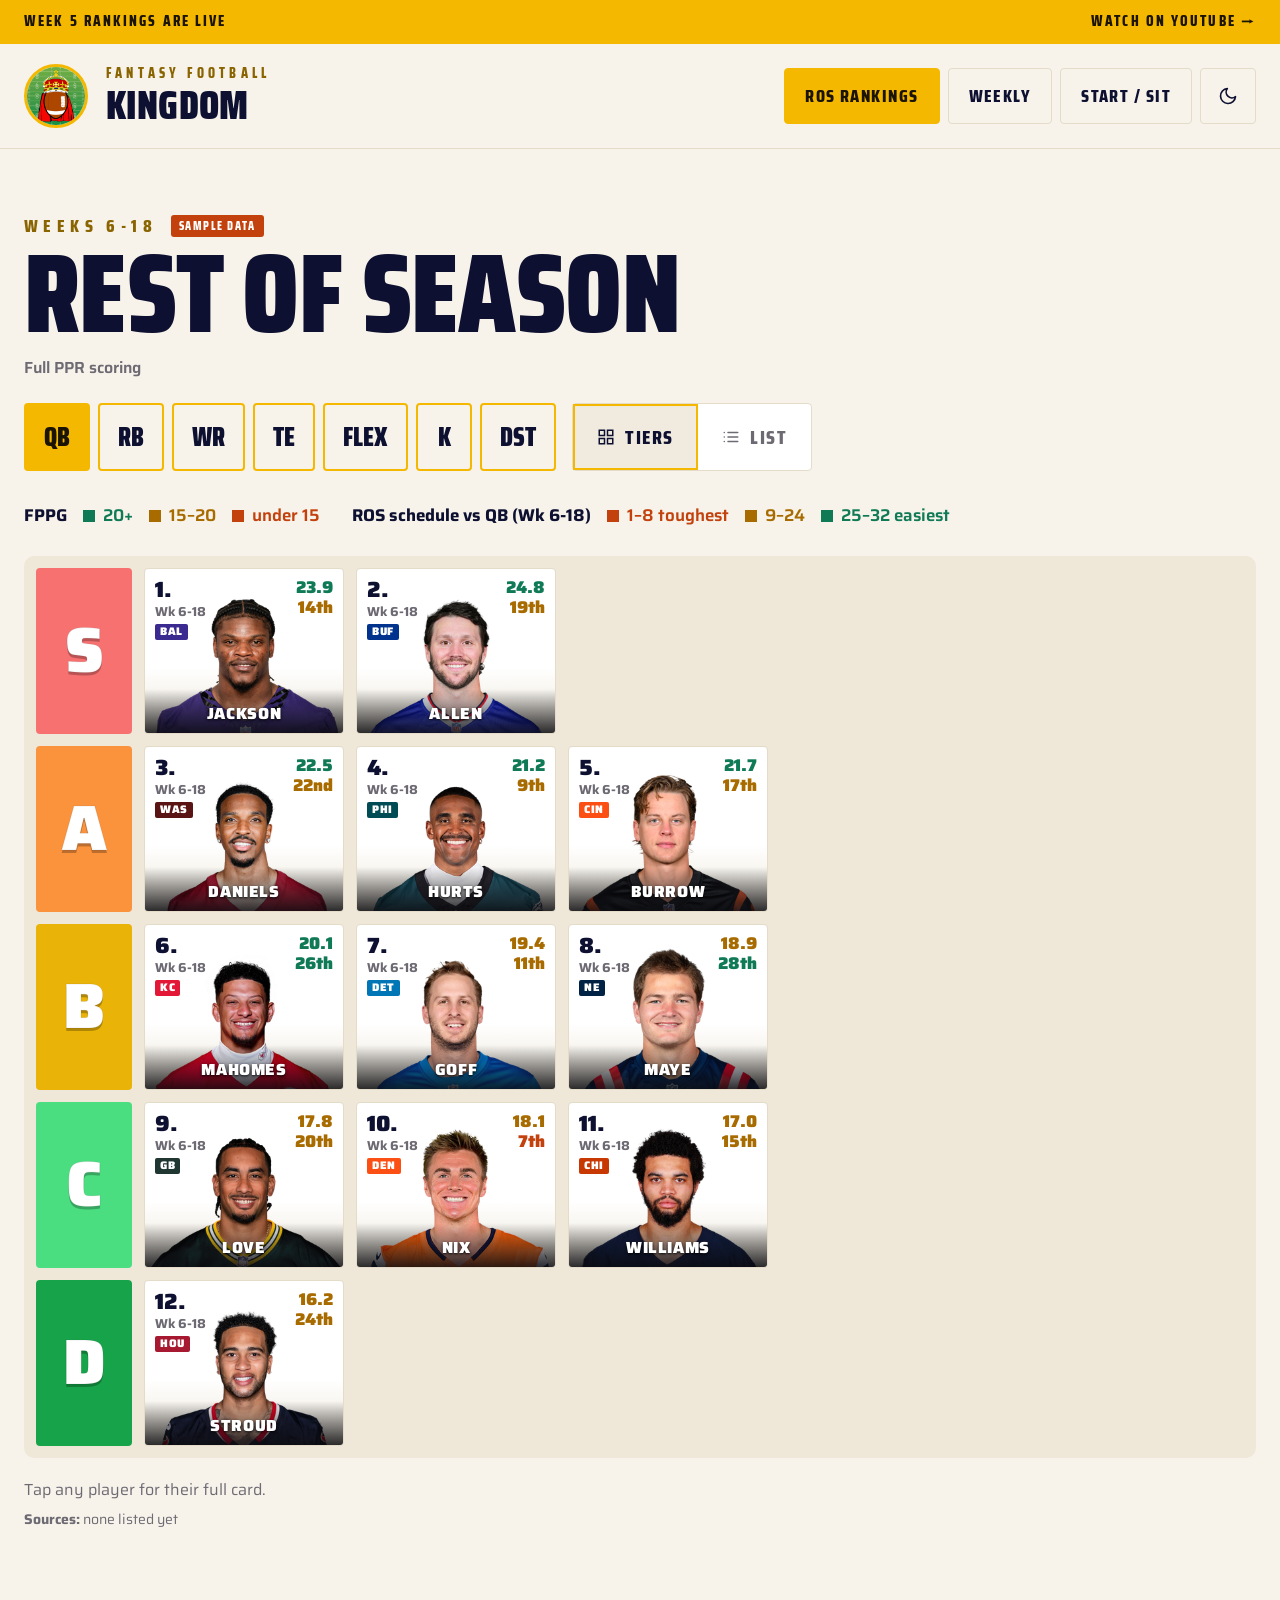
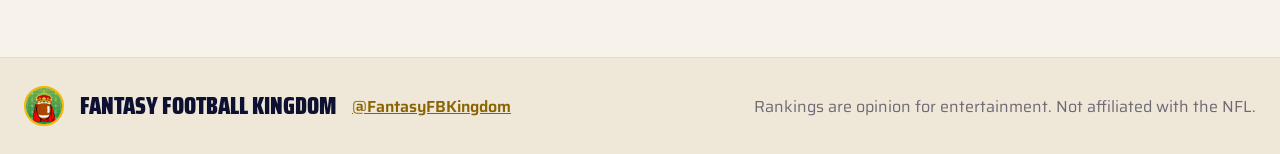
==== docs/index.html @ 1cd12912 "intial commit" ====
<!doctype html>
<html lang="en">
<head>
  <meta charset="utf-8">
  <meta name="viewport" content="width=device-width, initial-scale=1">
  <title>Rest of Season Rankings · Fantasy Football Kingdom</title>
  <meta name="description" content="Rest-of-season fantasy football rankings by position, in tiers, from Fantasy Football Kingdom.">
  <link rel="icon" href="assets/youtube_pfp.png" type="image/png">
  <script>try { var t = localStorage.getItem('ffk-theme'); if (t) document.documentElement.setAttribute('data-theme', t); } catch (e) {}</script>
  <link rel="preconnect" href="https://fonts.googleapis.com">
  <link rel="preconnect" href="https://fonts.gstatic.com" crossorigin>
  <link href="https://fonts.googleapis.com/css2?family=Saira:wght@400;500;600;700;800;900&family=Saira+Condensed:wght@600;700;800;900&display=swap" rel="stylesheet">
  <link rel="stylesheet" href="css/styles.css">
</head>
<body data-page="ros">
  <div id="site-header"></div>
  <main id="main" class="container"></main>
  <div id="site-footer"></div>
  <script src="js/common.js"></script>
  <script src="js/player-card.js"></script>
  <script src="js/rankings.js"></script>
</body>
</html>
---- docs/css/styles.css ----
/* =========================================================
   Fantasy Football Kingdom — styles
   Colors are tokens on :root. Light theme overrides below.
   ========================================================= */

:root {
  --bg: #1f2024;
  --bg-soft: #26272c;
  --surface: #2b2c32;
  --surface-2: #33343b;
  --surface-3: #3b3c44;
  --border: #3c3d45;
  --text: #f6f1e4;
  --text-strong: #ffffff;
  --muted: #a0a1ad;
  --gold: #f5b800;
  --gold-ink: #1b1400;
  --gold-text: #f5b800;
  --good: #34d399;
  --mid: #f5b800;
  --bad: #f87171;
  --blue: #60a5fa;
  --start: #22c55e;
  --sit: #f59e0b;
  --tier-s: #f87171;
  --tier-a: #fb923c;
  --tier-b: #eab308;
  --tier-c: #4ade80;
  --tier-d: #16a34a;
  --shadow: 0 10px 30px rgba(0, 0, 0, .35);
  --board-bg: #18191d;
  --card-ink: #14161c;

  --font-display: "Saira Condensed", "Arial Narrow", sans-serif;
  --font-body: "Saira", system-ui, -apple-system, "Segoe UI", sans-serif;
  --radius: 10px;
  --gutter: 24px;
  color-scheme: dark;
}

/* Light theme: used when the visitor's system is light (and they haven't picked dark) or they chose light. */
@media (prefers-color-scheme: light) {
  :root:not([data-theme="dark"]) {
    --bg: #f7f3ea;
    --bg-soft: #efe8d9;
    --surface: #ffffff;
    --surface-2: #f1ebdf;
    --surface-3: #e7dfcf;
    --border: #e4dbc9;
    --text: #141833;
    --text-strong: #0d1030;
    --muted: #6d6a73;
    --good: #0f7a55;
    --mid: #a86b00;
    --bad: #c2410c;
    --blue: #2563eb;
    --gold-text: #8a6400;
    --shadow: 0 10px 30px rgba(60, 40, 0, .12);
    --board-bg: #ece5d6;
    color-scheme: light;
  }
}
:root[data-theme="light"] {
  --bg: #f7f3ea;
  --bg-soft: #efe8d9;
  --surface: #ffffff;
  --surface-2: #f1ebdf;
  --surface-3: #e7dfcf;
  --border: #e4dbc9;
  --text: #141833;
  --text-strong: #0d1030;
  --muted: #6d6a73;
  --good: #0f7a55;
  --mid: #a86b00;
  --bad: #c2410c;
  --blue: #2563eb;
  --gold-text: #8a6400;
  --shadow: 0 10px 30px rgba(60, 40, 0, .12);
  --board-bg: #ece5d6;
  color-scheme: light;
}
:root[data-theme="dark"] { color-scheme: dark; }

/* ---------- Base ---------- */
*, *::before, *::after { box-sizing: border-box; }
html { -webkit-text-size-adjust: 100%; }
body {
  margin: 0;
  background: var(--bg);
  color: var(--text);
  font-family: var(--font-body);
  font-size: 16px;
  line-height: 1.45;
  min-height: 100vh;
  display: flex;
  flex-direction: column;
}
main { flex: 1; width: 100%; }
a { color: inherit; }
button { font: inherit; color: inherit; cursor: pointer; }
img { max-width: 100%; }
.muted { color: var(--muted); }
.container { width: 100%; max-width: 1440px; margin: 0 auto; padding: 0 var(--gutter); }
/* Start / Sit gets extra room for the side-by-side matchup board. */
body[data-page="startsit"] .container { max-width: 1800px; }
:focus-visible { outline: 3px solid var(--gold); outline-offset: 2px; }

/* Value colors */
.c-good { color: var(--good); }
.c-mid { color: var(--mid); }
.c-bad { color: var(--bad); }
.c-blue { color: var(--blue); }

/* ---------- Banner + header ---------- */
.banner { background: var(--gold); color: var(--gold-ink); }
.banner-inner {
  display: flex; justify-content: space-between; align-items: center; gap: 16px;
  min-height: 44px; font-family: var(--font-display); font-weight: 800;
  text-transform: uppercase; letter-spacing: .14em; font-size: 15px;
}
.banner a { text-decoration: none; white-space: nowrap; }
.banner a:hover { text-decoration: underline; }

.site-header { border-bottom: 1px solid var(--border); background: var(--bg); }
.header-inner { display: flex; align-items: center; justify-content: space-between; gap: 16px; min-height: 104px; flex-wrap: wrap; padding-top: 12px; padding-bottom: 12px; }
.brand { display: flex; align-items: center; gap: 18px; text-decoration: none; }
.brand-logo { width: 64px; height: 64px; border-radius: 50%; flex: none; object-fit: cover; border: 3px solid var(--gold); }
.brand-text { display: flex; flex-direction: column; line-height: 1; }
.brand-kicker { font-family: var(--font-display); font-weight: 800; color: var(--gold-text); letter-spacing: .3em; text-transform: uppercase; font-size: 14px; }
.brand-name { font-family: var(--font-display); font-weight: 900; font-size: 40px; text-transform: uppercase; color: var(--text-strong); letter-spacing: .01em; margin-top: 6px; }

.main-nav { display: flex; gap: 8px; align-items: center; flex-wrap: wrap; }
.nav-btn {
  display: inline-flex; align-items: center; justify-content: center;
  min-height: 56px; padding: 0 20px; border: 1px solid var(--border); border-radius: 4px;
  background: var(--bg); text-decoration: none; font-family: var(--font-display); font-weight: 800;
  font-size: 18px; letter-spacing: .08em; text-transform: uppercase; color: var(--text-strong);
}
.nav-btn:hover { border-color: var(--gold); }
.nav-btn.is-active { background: var(--gold); border-color: var(--gold); color: var(--gold-ink); }
.icon-btn { padding: 0; width: 56px; }

/* ---------- Hero ---------- */
.hero {
  display: flex; align-items: flex-end; justify-content: space-between; gap: 24px 40px;
  flex-wrap: wrap; padding-top: 64px; padding-bottom: 24px;
}
.eyebrow {
  margin: 0 0 4px; color: var(--gold-text); font-family: var(--font-display); font-weight: 800;
  letter-spacing: .3em; text-transform: uppercase; font-size: 18px; display: flex; align-items: center; gap: 14px; flex-wrap: wrap;
}
.display {
  margin: 0; font-family: var(--font-display); font-weight: 900; text-transform: uppercase;
  font-size: clamp(56px, 9vw, 112px); line-height: .9; color: var(--text-strong); letter-spacing: -.005em;
}
.sample-badge {
  display: inline-block; background: var(--bad); color: #fff; border-radius: 3px; padding: 2px 8px;
  font-size: 12px; letter-spacing: .12em;
}
.hero-controls { display: flex; gap: 16px; flex-wrap: wrap; align-items: center; max-width: 100%; }

.pos-tabs { display: flex; gap: 8px; overflow-x: auto; max-width: 100%; scrollbar-width: none; }
.pos-tabs::-webkit-scrollbar { display: none; }
.pos-tab {
  min-width: 56px; min-height: 68px; padding: 0 18px; border: 2px solid var(--gold); border-radius: 4px;
  background: transparent; font-family: var(--font-display); font-weight: 900; font-size: 26px;
  color: var(--text-strong); flex: none;
}
.pos-tab:hover { background: color-mix(in srgb, var(--gold) 15%, transparent); }
.pos-tab.is-active { background: var(--gold); color: var(--gold-ink); }

.view-toggle { display: flex; border: 1px solid var(--border); border-radius: 4px; background: var(--surface); }
.view-toggle button {
  display: inline-flex; align-items: center; gap: 10px; min-height: 66px; padding: 0 22px;
  background: transparent; border: 2px solid transparent; font-family: var(--font-display); font-weight: 800;
  font-size: 20px; letter-spacing: .08em; text-transform: uppercase; color: var(--muted);
}
.view-toggle button.is-active { color: var(--text-strong); border-color: var(--gold); background: var(--surface-2); }

/* ---------- Legend ---------- */
.legend { display: flex; flex-wrap: wrap; gap: 8px 32px; padding: 8px 0 28px; font-weight: 600; font-size: 17px; }
.legend-group { display: inline-flex; flex-wrap: wrap; gap: 6px 16px; align-items: center; }
.legend b { color: var(--text-strong); }
.sw::before { content: ""; display: inline-block; width: 12px; height: 12px; background: currentColor; margin-right: 8px; vertical-align: -1px; }

/* ---------- Tier board ---------- */
.tier-board { background: var(--bg-soft); border-radius: var(--radius); padding: 12px; display: grid; gap: 12px; }
.tier-row { display: grid; grid-template-columns: 96px 1fr; gap: 12px; }
.tier-label {
  display: flex; align-items: center; justify-content: center; border-radius: 4px; min-height: 166px;
  font-family: "Arial Black", var(--font-body); font-weight: 900; font-size: 64px; color: #fff;
  text-shadow: 0 3px 0 rgba(0, 0, 0, .25); -webkit-text-stroke: 1px rgba(0,0,0,.08);
}
.tier-S { background: var(--tier-s); }
.tier-A { background: var(--tier-a); }
.tier-B { background: var(--tier-b); }
.tier-C { background: var(--tier-c); }
.tier-D { background: var(--tier-d); }
.tier-cards { display: flex; flex-wrap: wrap; gap: 12px; align-content: flex-start; }

.tcard {
  position: relative; width: 200px; height: 166px; border: 1px solid var(--border); border-radius: 4px;
  background: linear-gradient(180deg, var(--surface) 0%, var(--surface) 60%, var(--board-bg) 100%);
  padding: 10px; text-align: left; overflow: hidden; display: block;
  transition: transform .12s ease, border-color .12s ease;
}
.tcard:hover { transform: translateY(-2px); border-color: var(--gold); }
.tcard-left { position: absolute; top: 10px; left: 10px; display: flex; flex-direction: column; gap: 2px; z-index: 2; align-items: flex-start; }
.tcard-rank { font-family: "Arial Black", var(--font-body); font-weight: 900; font-size: 22px; line-height: 1; color: var(--text-strong); }
.tcard-sub { font-size: 13px; font-weight: 700; color: var(--muted); }
.tcard-stats {
  position: absolute; top: 8px; right: 10px; z-index: 2; display: flex; flex-direction: column; align-items: flex-end;
  font-family: "Arial Black", var(--font-body); font-weight: 900; font-size: 17px; line-height: 1.2;
}
.tcard-name {
  position: absolute; left: 0; right: 0; bottom: 8px; text-align: center; z-index: 3;
  font-family: "Arial Black", var(--font-body); font-weight: 900; font-size: 16px; letter-spacing: .04em;
  text-transform: uppercase; color: var(--text-strong);
  text-shadow: 0 1px 4px var(--surface);
  white-space: nowrap; overflow: hidden; text-overflow: ellipsis; padding: 0 8px;
}
.team-chip {
  display: inline-block; background: var(--team); color: var(--on-team); border-radius: 2px;
  font-size: 11px; font-weight: 900; letter-spacing: .06em; padding: 1px 5px; line-height: 1.3;
}

/* Silhouette (head + shoulders) */
.sil { position: absolute; left: 50%; bottom: 0; transform: translateX(-50%); width: 124px; height: 120px; z-index: 1; }
/* Defenses: team circle (same as list view), enlarged and centered. */
.tcard-badge { position: absolute; left: 50%; top: 58%; transform: translate(-50%, -50%); z-index: 1; }
.tcard-badge .avatar { width: 76px; height: 76px; font-size: 22px; }
.sil-body {
  position: absolute; left: 0; right: 0; bottom: 0; height: 58px; border-radius: 70px 70px 0 0;
  background: linear-gradient(180deg, var(--team) 0%, color-mix(in srgb, var(--team) 50%, var(--surface)) 55%, var(--surface) 100%);
}
.sil-head {
  position: absolute; left: 50%; top: 4px; transform: translateX(-50%); width: 60px; height: 70px;
  border-radius: 30px; background: var(--surface-3); display: flex; align-items: center; justify-content: center;
  font-weight: 900; font-size: 18px; color: var(--muted);
}
.sil-photo {
  position: absolute; inset: 0; width: 100%; height: 100%; object-fit: contain; object-position: bottom;
}
/* When a headshot exists: drop the placeholder head, enlarge the photo, fade the bottom so the name stays readable. */
.sil:has(.sil-photo) { width: 100%; height: 148px; }
.sil:has(.sil-photo) .sil-head,
.sil:has(.sil-photo) .sil-body { display: none; }
.tcard:has(.sil-photo)::after {
  content: ""; position: absolute; left: 0; right: 0; bottom: 0; height: 44px; z-index: 2;
  background: linear-gradient(180deg, transparent, rgba(10, 10, 14, .85));
}
.tcard:has(.sil-photo) .tcard-name { color: #fff; text-shadow: 0 1px 3px #000; }
/* Hide initials behind any loaded headshot (transparent photos would show them). */
.avatar:has(.avatar-photo) { background: transparent; }
.avatar:has(.avatar-photo) > span,
.ss-art:has(.ss-art-photo) > span,
.pc-photo:has(.pc-photo-img) > span { visibility: hidden; }

/* ---------- List view ---------- */
.list-wrap { border: 1px solid var(--border); border-radius: var(--radius); overflow: hidden; background: var(--surface); }
.rank-table { width: 100%; border-collapse: collapse; }
.rank-table th {
  text-align: left; font-family: var(--font-display); font-weight: 800; text-transform: uppercase; letter-spacing: .1em;
  font-size: 15px; color: var(--muted); padding: 18px 20px; background: var(--surface);
}
.rank-table td { padding: 12px 20px; border-top: 1px solid var(--border); }
.rank-table .num { text-align: right; font-family: var(--font-display); font-weight: 900; font-size: 24px; white-space: nowrap; text-transform: uppercase; }
.rank-table th.num { font-size: 15px; }
.rank-col { width: 64px; font-family: var(--font-display); font-weight: 900; font-size: 26px; color: var(--gold-text); }
.rank-table tbody tr[data-id] { cursor: pointer; background: var(--surface); }
.rank-table tbody tr[data-id]:hover { background: var(--surface-2); }
.tier-head td { background: var(--surface-2); padding: 14px 20px; }
.tier-pill {
  display: inline-flex; align-items: center; justify-content: center; width: 38px; height: 38px; border-radius: 3px;
  font-family: var(--font-display); font-weight: 900; font-size: 22px; color: #fff; vertical-align: middle;
}
.tier-name { font-family: var(--font-display); font-weight: 900; font-size: 24px; text-transform: uppercase; margin: 0 10px 0 12px; color: var(--text-strong); vertical-align: middle; }
.tier-count { color: var(--muted); font-weight: 600; vertical-align: middle; }
.player-cell { display: flex; align-items: center; gap: 18px; }
.player-name { display: block; font-weight: 800; font-size: 20px; color: var(--text-strong); line-height: 1.15; }
.player-sub { display: block; font-weight: 700; color: var(--muted); font-size: 16px; }

.avatar {
  position: relative; flex: none; width: 52px; height: 52px; border-radius: 50%; overflow: hidden;
  background: var(--team); color: var(--on-team); display: inline-flex; align-items: center; justify-content: center;
  font-weight: 900; font-size: 15px;
}
.avatar-photo {
  position: absolute; inset: 0; width: 100%; height: 100%; object-fit: cover; object-position: center bottom;
  transform: scale(1.12); transform-origin: 50% 100%;
}

.hint { color: var(--muted); padding: 20px 0 8px; margin: 0; }
.page-meta { margin: 12px 0 0; color: var(--muted); font-weight: 600; }
.sources { color: var(--muted); font-size: 14px; margin: 0; padding: 0 0 48px; }
.sources a { color: var(--gold-text); }
.empty-box, .error-box {
  border: 1px dashed var(--border); border-radius: var(--radius); padding: 48px 24px; text-align: center;
  color: var(--muted); background: var(--surface); font-weight: 600;
}
.error-box { margin: 48px 0; border-color: var(--bad); }
.error-box h2 { color: var(--text-strong); margin-top: 0; }

/* ---------- Footer ---------- */
.site-footer { border-top: 1px solid var(--border); background: var(--bg-soft); margin-top: 80px; }
.footer-inner { display: flex; align-items: center; justify-content: space-between; gap: 16px; flex-wrap: wrap; padding-top: 28px; padding-bottom: 28px; }
.footer-brand { display: flex; align-items: center; gap: 16px; flex-wrap: wrap; }
.footer-brand img { border-radius: 50%; object-fit: cover; border: 2px solid var(--gold); }
.footer-name { font-family: var(--font-display); font-weight: 900; font-size: 24px; text-transform: uppercase; color: var(--text-strong); }
.footer-brand a { color: var(--gold-text); font-weight: 600; }
.footer-note { margin: 0; color: var(--muted); }

/* ---------- Player card pop-up ---------- */
.pc-dialog {
  border: 0; padding: 0; background: transparent; color: var(--text);
  width: min(1460px, calc(100vw - 32px)); max-width: none; max-height: calc(100vh - 32px);
}
.pc-dialog::backdrop { background: rgba(8, 8, 12, .72); backdrop-filter: blur(2px); }
.pc { background: var(--bg); border-radius: 14px; overflow: hidden; box-shadow: var(--shadow); }
.pc-head {
  position: relative; display: flex; gap: 24px 36px; align-items: center; flex-wrap: wrap;
  padding: 28px 32px; color: #fff; border-bottom: 3px solid var(--gold);
  background: linear-gradient(120deg, color-mix(in srgb, var(--team) 85%, #000) 0%, color-mix(in srgb, var(--team) 45%, #12131a) 100%);
}
.pc-photo {
  position: relative; width: 140px; height: 140px; flex: none; border-radius: 4px; overflow: hidden;
  display: flex; align-items: center; justify-content: center; font-family: var(--font-display); font-weight: 900; font-size: 56px;
  color: rgba(255,255,255,.6);
  background: repeating-linear-gradient(135deg, rgba(255,255,255,.08) 0 10px, rgba(255,255,255,.02) 10px 20px), rgba(0,0,0,.25);
}
.pc-photo-img { position: absolute; inset: 0; width: 100%; height: 100%; object-fit: cover; }
.pc-id { flex: 1 1 280px; min-width: 0; }
.pc-first { font-family: var(--font-display); font-weight: 800; font-size: 28px; text-transform: uppercase; line-height: 1; }
.pc-last { margin: 0; font-family: var(--font-display); font-weight: 900; font-size: clamp(48px, 7vw, 84px); text-transform: uppercase; line-height: .95; }
.pc-bio { margin-top: 10px; color: var(--gold); font-family: var(--font-display); font-weight: 800; font-size: 19px; text-transform: uppercase; letter-spacing: .03em; }
.pc-bio .sep { opacity: .7; margin: 0 4px; }
.pc-head-right { display: flex; flex-direction: column; align-items: flex-end; gap: 16px; margin-left: auto; }
.pc-chips { display: flex; gap: 10px; align-items: center; flex-wrap: wrap; justify-content: flex-end; }
.chip {
  display: inline-flex; align-items: center; gap: 8px; min-height: 40px; padding: 0 14px; border-radius: 4px;
  font-family: var(--font-display); font-weight: 900; font-size: 18px; text-transform: uppercase; color: #fff;
}
.chip-outline { border: 2px solid var(--gold); color: #fff; background: rgba(0,0,0,.25); }
.chip-status { background: rgba(255,255,255,.14); }
.chip-status i { width: 8px; height: 8px; border-radius: 50%; background: #c9c9d1; }
.chip-status.ok i { background: #34d399; }
.chip-status.warn i { background: #f5b800; }
.chip-status.bad i { background: #f87171; }
.pc-close {
  width: 44px; height: 44px; border-radius: 50%; border: 0; background: rgba(0,0,0,.45); color: #fff; font-size: 18px;
}
.pc-close:hover { background: rgba(0,0,0,.7); }
.pc-head-boxes { display: flex; gap: 20px; align-items: stretch; flex-wrap: wrap; justify-content: flex-end; }
.pc-panic { background: rgba(0,0,0,.3); border: 1px solid rgba(255,255,255,.12); border-radius: 8px; padding: 14px 18px; min-width: 210px; }
.pc-panic-top { display: flex; justify-content: space-between; align-items: baseline; font-family: var(--font-display); font-weight: 800; text-transform: uppercase; letter-spacing: .04em; }
.pc-panic-top b { font-size: 28px; }
.pc-panic-top small { font-size: 14px; }
.pc-panic-bar { display: flex; gap: 4px; margin: 8px 0; }
.pc-panic-bar i { flex: 1; height: 10px; border-radius: 2px; background: rgba(255,255,255,.18); }
.pc-panic.lvl-good b, .pc-panic.lvl-good .pc-panic-label { color: #34d399; }
.pc-panic.lvl-mid b, .pc-panic.lvl-mid .pc-panic-label { color: #f5b800; }
.pc-panic.lvl-bad b, .pc-panic.lvl-bad .pc-panic-label { color: #f87171; }
.pc-panic.lvl-good .pc-panic-bar i.on { background: #34d399; }
.pc-panic.lvl-mid .pc-panic-bar i.on { background: #f5b800; }
.pc-panic.lvl-bad .pc-panic-bar i.on { background: #f87171; }
.pc-panic-label { font-family: var(--font-display); font-weight: 800; text-transform: uppercase; letter-spacing: .04em; }
.pc-ppg { display: flex; gap: 24px; align-items: center; background: #15161b; border-radius: 10px; padding: 16px 24px; }
.pc-ppg-num { font-family: var(--font-display); font-weight: 900; font-size: 64px; line-height: .9; }
.pc-ppg .c-good { color: #34d399; } .pc-ppg .c-mid { color: #f5b800; } .pc-ppg .c-bad { color: #f87171; }
.pc-ppg-label { font-family: var(--font-display); font-weight: 800; text-transform: uppercase; color: #c9c9d1; letter-spacing: .04em; }
.pc-ppg-cmp { border-left: 1px solid rgba(255,255,255,.2); padding-left: 24px; display: flex; flex-direction: column; }
.pc-ppg-cmp-label { font-family: var(--font-display); font-weight: 800; text-transform: uppercase; color: #c9c9d1; }
.pc-ppg-diff { font-family: var(--font-display); font-weight: 900; font-size: 36px; line-height: 1.05; }
.pc-ppg-last { font-weight: 600; color: #fff; }

.pc-body {
  display: grid; grid-template-columns: minmax(0, 1.65fr) minmax(0, 1fr); gap: 28px; padding: 32px;
  background: var(--bg);
}
.pc-empty { grid-column: 1 / -1; color: var(--muted); text-align: center; padding: 32px; margin: 0; font-weight: 600; }
.pc-main, .pc-side { display: flex; flex-direction: column; gap: 28px; min-width: 0; }
.pc-tiles { display: grid; grid-template-columns: repeat(auto-fill, minmax(150px, 1fr)); gap: 16px; }
.pc-tile, .pc-panel, .pc-log-wrap { background: var(--surface); border: 1px solid var(--border); border-radius: 10px; }
.pc-tile { padding: 18px; }
.pc-tile-label { font-family: var(--font-display); font-weight: 800; text-transform: uppercase; color: var(--muted); letter-spacing: .04em; }
.pc-tile-value { font-family: var(--font-display); font-weight: 900; font-size: 40px; color: var(--text-strong); line-height: 1.15; }
.pc-tile-note { color: var(--muted); margin-top: 6px; font-size: 15px; }
.meter { height: 6px; border-radius: 3px; background: var(--surface-3); overflow: hidden; margin-top: 6px; }
.meter i { display: block; height: 100%; background: var(--gold); border-radius: 3px; }
.meter-green i { background: var(--good); }

.pc-section-head { display: flex; justify-content: space-between; align-items: baseline; gap: 12px; margin-bottom: 14px; flex-wrap: wrap; }
.pc-section-head h3 { margin: 0; font-family: var(--font-display); font-weight: 900; font-size: 32px; text-transform: uppercase; color: var(--text-strong); line-height: 1; }
.pc-section-head span { font-family: var(--font-display); font-weight: 800; text-transform: uppercase; color: var(--muted); letter-spacing: .06em; }
.pc-log-wrap { overflow-x: auto; }
.pc-log { width: 100%; border-collapse: collapse; font-size: 18px; }
.pc-log th { font-family: var(--font-display); font-weight: 800; text-transform: uppercase; color: var(--muted); text-align: left; padding: 16px 12px; letter-spacing: .04em; white-space: nowrap; }
.pc-log td { padding: 16px 12px; border-top: 1px solid var(--border); white-space: nowrap; }
.pc-log .num { text-align: right; }
.pc-log .bar-col { width: 22%; min-width: 100px; }
.pc-log .meter { margin: 0; height: 8px; }
.pc-log tfoot td { border-top: 2px solid var(--gold); font-family: var(--font-display); font-weight: 900; text-transform: uppercase; font-size: 18px; }

.pc-panel { padding: 22px 24px; }
.pc-bars { display: flex; gap: 12px; align-items: flex-end; height: 200px; }
.pc-bar { flex: 1; height: 100%; display: flex; flex-direction: column; justify-content: flex-end; align-items: stretch; text-align: center; }
.pc-bar-track { flex: 1; min-height: 0; display: flex; flex-direction: column; justify-content: flex-end; }
.pc-bar-num { font-family: var(--font-display); font-weight: 900; font-size: 22px; color: var(--text-strong); }
.pc-bar-fill { display: block; flex: none; min-height: 4px; background: #0e7a55; }
.pc-bar-fill.lo { background: #a8650a; }
.pc-bar-wk { font-family: var(--font-display); font-weight: 800; color: var(--muted); margin-top: 8px; text-transform: uppercase; }
.pc-rz { display: grid; grid-template-columns: repeat(3, 1fr); gap: 12px; }
.pc-rz-num { font-family: var(--font-display); font-weight: 900; font-size: 44px; color: var(--text-strong); line-height: 1.1; }
.pc-rz-label { font-family: var(--font-display); font-weight: 800; text-transform: uppercase; color: var(--muted); }
.pc-rz-pct { display: flex; justify-content: space-between; margin-top: 16px; font-weight: 700; }
.pc-upcoming { display: grid; grid-template-columns: repeat(5, 1fr); gap: 8px; }
.pc-up {
  display: flex; flex-direction: column; align-items: center; padding: 10px 4px; border-radius: 6px;
  background: #5b4a12; border: 1px solid var(--gold); color: #fff; font-family: var(--font-display); font-weight: 900; text-transform: uppercase; text-align: center;
}
.pc-up-wk { color: var(--gold); font-size: 14px; }
.pc-up-opp { font-size: 20px; line-height: 1.1; white-space: nowrap; }
.pc-up-rank { font-size: 17px; }
.pc-up .c-good { color: #4ade80; } .pc-up .c-mid { color: #fcd34d; } .pc-up .c-bad { color: #fca5a5; }
.pc-up-foot { display: flex; justify-content: space-between; align-items: center; gap: 10px; margin-top: 16px; flex-wrap: wrap; font-family: var(--font-display); font-weight: 800; text-transform: uppercase; color: var(--muted); letter-spacing: .04em; }
.outlook { padding: 6px 16px; border-radius: 4px; font-size: 20px; font-weight: 900; color: var(--gold-ink); background: var(--gold); }
.outlook-good { background: #34d399; }
.outlook-bad { background: #f87171; }

/* ---------- Start / Sit ---------- */
.game-nav { display: flex; align-items: center; gap: 10px; padding-bottom: 24px; }
.arrow-btn {
  flex: none; width: 60px; height: 58px; border: 1px solid var(--border); border-radius: 4px; background: var(--bg);
  font-size: 30px; line-height: 1; color: var(--text-strong);
}
.arrow-btn:hover { border-color: var(--gold); }
.game-tabs { display: flex; gap: 10px; overflow-x: auto; flex: 1; scrollbar-width: none; }
.game-tabs::-webkit-scrollbar { display: none; }
.game-tab {
  flex: none; min-height: 58px; padding: 0 18px; border: 1px solid var(--border); border-radius: 4px; background: var(--bg);
  font-family: var(--font-display); font-weight: 800; font-size: 20px; letter-spacing: .06em; color: var(--text-strong); white-space: nowrap;
}
.game-tab:hover { border-color: var(--gold); }
.game-tab.is-active { background: var(--gold); border-color: var(--gold); color: var(--gold-ink); }
.game-count { font-family: var(--font-display); font-weight: 800; letter-spacing: .08em; text-transform: uppercase; color: var(--muted); white-space: nowrap; padding: 0 6px; }

.ss-board {
  position: relative; display: grid; grid-template-columns: minmax(0, 1fr) 300px minmax(0, 1fr); gap: 24px;
  padding: 36px 40px 40px; border-radius: 14px; overflow: hidden; color: #fff;
  background: linear-gradient(100deg,
    color-mix(in srgb, var(--away) 10%, #17181c) 0%, color-mix(in srgb, var(--away) 10%, #17181c) 50%,
    color-mix(in srgb, var(--home) 22%, #17181c) 50%, color-mix(in srgb, var(--home) 22%, #17181c) 100%);
}
.ss-board::before {
  content: ""; position: absolute; top: -10%; bottom: -10%; left: 50%; width: 10px; background: #fff;
  transform: translateX(-50%) rotate(5deg); opacity: .95; pointer-events: none;
}
.ss-side, .ss-center { position: relative; z-index: 1; min-width: 0; }
.ss-team { display: flex; align-items: center; gap: 20px; margin-bottom: 28px; }
.ss-home .ss-team { flex-direction: row-reverse; text-align: right; }
.ss-logo {
  flex: none; width: 116px; height: 116px; border-radius: 50%; background: #f6f1e4; border: 6px solid rgba(255,255,255,.3);
  display: flex; align-items: center; justify-content: center; font-family: var(--font-display); font-weight: 900; font-size: 38px;
  color: var(--team);
}
.ss-team-name { font-family: var(--font-display); font-weight: 900; font-size: clamp(48px, 6vw, 96px); line-height: .85; text-transform: uppercase; }
.ss-team-meta { font-family: var(--font-display); font-weight: 900; font-size: 34px; color: #b8b8c2; line-height: 1; margin-top: 4px; }

.ss-group { margin-bottom: 28px; }
.ss-group-head { display: flex; align-items: center; justify-content: space-between; gap: 12px; padding-bottom: 8px; border-bottom: 2px solid rgba(255,255,255,.7); margin-bottom: 14px; flex-wrap: wrap; }
.ss-home .ss-group-head { flex-direction: row-reverse; }
.ss-group-head h3 { margin: 0; font-family: var(--font-body); font-weight: 900; letter-spacing: .3em; text-transform: uppercase; font-size: 18px; }
.ss-def {
  display: inline-flex; align-items: baseline; gap: 10px; padding: 2px 12px; border-radius: 2px; color: #1b1400;
  font-weight: 900; text-transform: uppercase; letter-spacing: .08em; font-size: 14px;
}
.ss-def b { font-family: var(--font-display); font-size: 26px; letter-spacing: 0; line-height: 1.1; }
.bg-good { background: #22c55e; color: #fff; }
.bg-mid { background: #f5b800; color: #1b1400; }
.bg-bad { background: #ef4444; color: #fff; }

.ss-card {
  display: flex; width: 100%; padding: 0; margin-bottom: 18px; text-align: left; overflow: hidden;
  background: #16171b; border: 2px solid rgba(255,255,255,.85); border-radius: 8px; color: #fff;
  transition: transform .12s ease;
}
.ss-card:hover { transform: translateY(-2px); }
.ss-home .ss-card { flex-direction: row-reverse; text-align: right; }
.ss-art {
  position: relative; flex: none; width: 170px; overflow: hidden; display: flex; align-items: center; justify-content: center;
  font-family: var(--font-display); font-weight: 900; font-size: 44px; color: rgba(255,255,255,.35);
  background: linear-gradient(180deg, #2a2b31 0%, color-mix(in srgb, var(--team) 80%, #000) 100%);
}
.ss-art-photo {
  position: absolute; bottom: 0; left: 50%; transform: translateX(-50%);
  height: 78%; width: auto; max-width: none;
}
.ss-info { flex: 1; min-width: 0; padding: 14px 22px 16px; display: flex; flex-direction: column; }
.ss-home .ss-info { align-items: flex-end; }
.ss-first { font-weight: 900; letter-spacing: .2em; text-transform: uppercase; color: #c9c9d1; font-size: 15px; }
.ss-last { font-family: var(--font-display); font-weight: 900; font-size: clamp(40px, 4.6vw, 66px); line-height: .9; text-transform: uppercase; overflow-wrap: anywhere; }
.ss-badges { display: flex; gap: 12px; margin: 10px 0 12px; flex-wrap: wrap; }
.ss-home .ss-badges { flex-direction: row-reverse; }
.call { padding: 2px 14px; border-radius: 3px; font-weight: 900; font-size: 24px; letter-spacing: .06em; color: #fff; }
.call-start { background: var(--start); }
.call-sit { background: var(--sit); }
.ppg-box { display: inline-flex; align-items: center; gap: 8px; background: #fff; color: #111; border-radius: 3px; padding: 2px 6px 2px 14px; font-weight: 900; font-size: 22px; }
.ppg-box b { padding: 0 8px; border-radius: 2px; }
.ss-src { display: flex; align-items: center; gap: 0; width: 100%; font-size: 12px; font-weight: 900; letter-spacing: .14em; text-transform: uppercase; }
.ss-home .ss-src { flex-direction: row-reverse; }
.ss-src span { padding: 1px 8px; border-radius: 2px; }
.ss-src span:first-child { background: #fff; color: #111; }
.ss-src span:last-child { background: #f5a300; color: #1b1400; }
.ss-src i { flex: 1; height: 2px; background: #f5a300; }
.ss-stats { display: grid; grid-template-columns: repeat(3, 1fr); gap: 6px; width: 100%; margin-top: 8px; }
.ss-home .ss-stats { direction: rtl; }
.ss-home .ss-stats > * { direction: ltr; }
.ss-stat { display: flex; flex-direction: column; align-items: center; background: #24252b; border-radius: 4px; padding: 6px 4px; text-align: center; }
.ss-stat small { font-weight: 900; letter-spacing: .12em; text-transform: uppercase; color: #b8b8c2; font-size: 12px; white-space: nowrap; }
.ss-stat small:first-child { color: #c9c9d1; }
.ss-stat b { font-family: "Arial Black", var(--font-body); font-weight: 900; font-size: 30px; line-height: 1.2; }

.ss-center { display: flex; flex-direction: column; align-items: center; gap: 18px; padding-top: 30px; }
.ss-handle { background: #fff; color: #111; font-weight: 900; font-size: 22px; padding: 4px 18px; border-radius: 3px; }
.ss-week { text-align: center; }
.ss-week-num {
  background: #111; color: #fff; border: 4px solid #fff; border-radius: 4px; padding: 4px 28px;
  font-family: var(--font-display); font-weight: 900; font-size: 80px; line-height: 1; text-transform: uppercase;
}
.ss-week-slot { background: #fff; color: #111; font-weight: 900; letter-spacing: .3em; text-transform: uppercase; padding: 6px 12px; font-size: 18px; }
.ss-ou {
  width: 220px; height: 220px; border-radius: 50%; background: #111; border: 6px solid #fff;
  display: flex; flex-direction: column; align-items: center; justify-content: center;
}
.ss-ou span { font-weight: 900; font-size: 24px; color: #c9c9d1; letter-spacing: .1em; }
.ss-ou b { font-family: var(--font-display); font-weight: 900; font-size: 84px; line-height: .9; }
.ss-pill { background: #fff; color: #111; font-weight: 900; letter-spacing: .14em; text-transform: uppercase; padding: 6px 16px; border-radius: 4px; font-size: 16px; text-align: center; }
.ss-pill-dark { background: #111; color: #fff; }

/* ---------- Responsive ---------- */
@media (max-width: 1200px) {
  .ss-board { grid-template-columns: 1fr 1fr; }
  .ss-center { grid-column: 1 / -1; grid-row: 1; flex-direction: row; flex-wrap: wrap; justify-content: center; padding-top: 0; }
  .ss-ou { width: 150px; height: 150px; }
  .ss-ou b { font-size: 56px; }
  .ss-week-num { font-size: 52px; }
  .ss-board::before { display: none; }
  .ss-board { background: linear-gradient(180deg, #17181c 0 170px, transparent 170px),
    linear-gradient(90deg, color-mix(in srgb, var(--away) 10%, #17181c) 50%, color-mix(in srgb, var(--home) 22%, #17181c) 50%); }
}
@media (max-width: 900px) {
  :root { --gutter: 16px; }
  .header-inner { min-height: 0; }
  .brand-logo { width: 48px; height: 48px; }
  .brand-name { font-size: 30px; }
  .brand-kicker { font-size: 11px; }
  .main-nav { width: 100%; }
  .nav-btn { min-height: 44px; padding: 0 8px; font-size: 14px; letter-spacing: .04em; flex: 1; white-space: nowrap; }
  .banner-inner { font-size: 12px; letter-spacing: .08em; min-height: 36px; }
  .icon-btn { flex: 0 0 44px; width: 44px; }
  .hero { padding-top: 32px; }
  .eyebrow { font-size: 14px; }
  .pos-tab { min-height: 48px; min-width: 48px; padding: 0 12px; font-size: 20px; }
  .view-toggle button { min-height: 48px; padding: 0 14px; font-size: 16px; }
  .legend { font-size: 14px; gap: 8px 20px; }
  .tier-row { grid-template-columns: 52px 1fr; gap: 8px; }
  .tier-label { font-size: 36px; min-height: 140px; }
  .tier-board { padding: 8px; }
  .tier-cards { gap: 8px; }
  .tcard { width: calc(50% - 4px); height: 150px; }
  .tcard-stats { font-size: 14px; }
  .tcard-rank { font-size: 18px; }
  .tcard-name { font-size: 13px; }
  .sil { width: 100px; height: 100px; }
  .tcard-badge .avatar { width: 60px; height: 60px; font-size: 18px; }
  .tcard:has(.tcard-badge) .tcard-name { font-size: 11.5px; letter-spacing: 0; padding: 0 4px; }
  .sil-head { width: 48px; height: 58px; font-size: 15px; }
  .sil-body { height: 46px; }
  .sil:has(.sil-photo) { height: 120px; }
  .rank-table th, .rank-table td { padding-left: 10px; padding-right: 10px; }
  .rank-table .num { font-size: 19px; }
  .rank-col { width: 40px; font-size: 20px; }
  .player-cell { gap: 10px; }
  .avatar { width: 40px; height: 40px; font-size: 12px; }
  .player-name { font-size: 16px; }
  .player-sub { font-size: 13px; }
  .footer-name { font-size: 20px; }

  .pc-dialog { width: calc(100vw - 16px); max-height: calc(100vh - 16px); }
  .pc-head { padding: 20px; gap: 16px; }
  .pc-photo { width: 84px; height: 84px; font-size: 34px; }
  .pc-head-right { margin-left: 0; align-items: stretch; width: 100%; }
  .pc-chips { justify-content: flex-start; }
  .pc-close { position: absolute; top: 14px; right: 14px; }
  .pc-head-boxes { justify-content: flex-start; }
  .pc-ppg { flex-wrap: wrap; }
  .pc-ppg-num { font-size: 48px; }
  .pc-body { grid-template-columns: 1fr; padding: 16px; gap: 16px; }
  .pc-tiles { grid-template-columns: repeat(2, 1fr); gap: 10px; }
  .pc-tile-value { font-size: 30px; }
  .pc-upcoming { grid-template-columns: repeat(3, 1fr); }
  .pc-section-head h3 { font-size: 26px; }

  .game-count { display: none; }
  .arrow-btn { width: 44px; height: 48px; }
  .game-tab { min-height: 48px; font-size: 16px; }
  .ss-board { grid-template-columns: 1fr; padding: 20px 14px; gap: 16px;
    background: linear-gradient(180deg, color-mix(in srgb, var(--away) 10%, #17181c), color-mix(in srgb, var(--home) 22%, #17181c)); }
  .ss-center { grid-row: auto; order: -1; }
  .ss-home .ss-team, .ss-home .ss-group-head, .ss-home .ss-card, .ss-home .ss-badges, .ss-home .ss-src { flex-direction: row; text-align: left; }
  .ss-home .ss-info { align-items: flex-start; }
  .ss-home .ss-stats { direction: ltr; }
  .ss-logo { width: 72px; height: 72px; font-size: 24px; border-width: 4px; }
  .ss-team-meta { font-size: 24px; }
  .ss-art { width: 84px; font-size: 26px; }
  .ss-art-photo { height: 62%; }
  .ss-info { padding: 12px 12px 14px; }
  .ss-stat b { font-size: 22px; }
  .ss-stat small { font-size: 10px; letter-spacing: .06em; }
  .call { font-size: 18px; }
  .ppg-box { font-size: 18px; }
  .ss-src { font-size: 10px; }
}
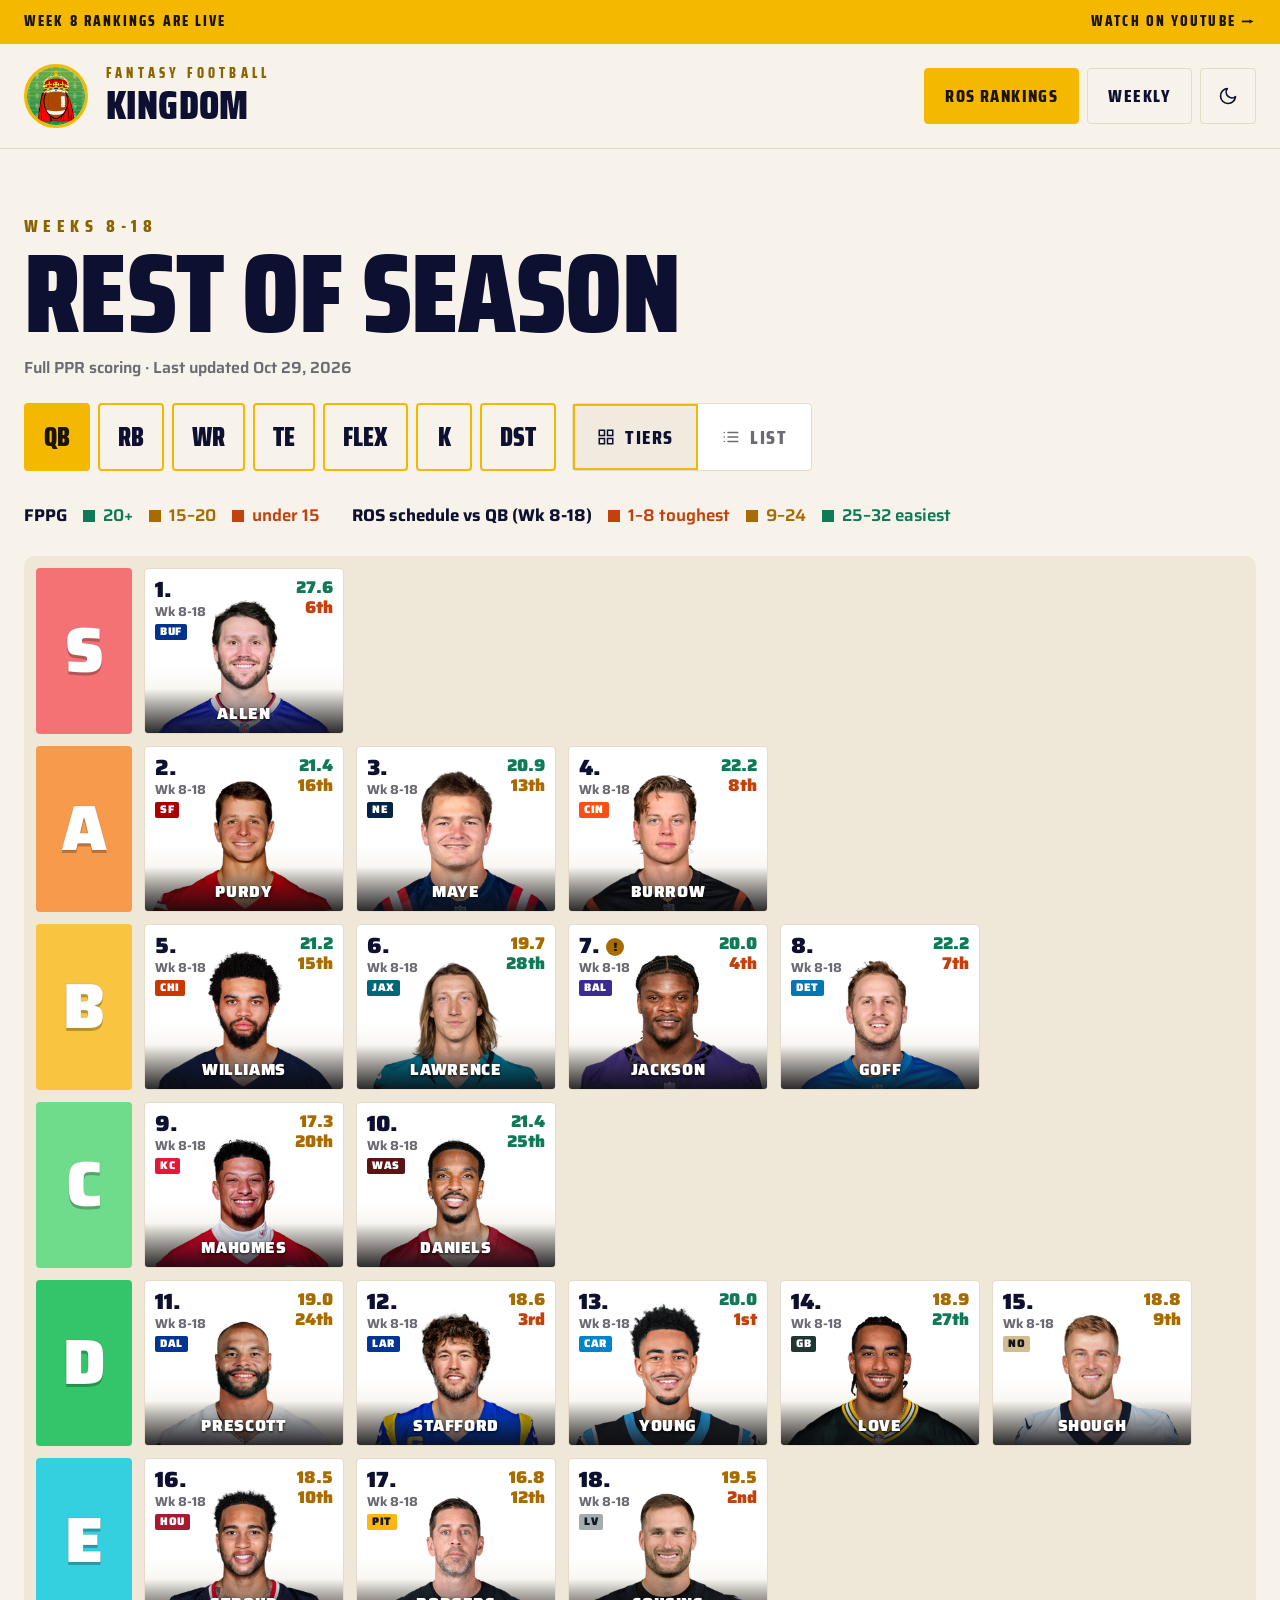
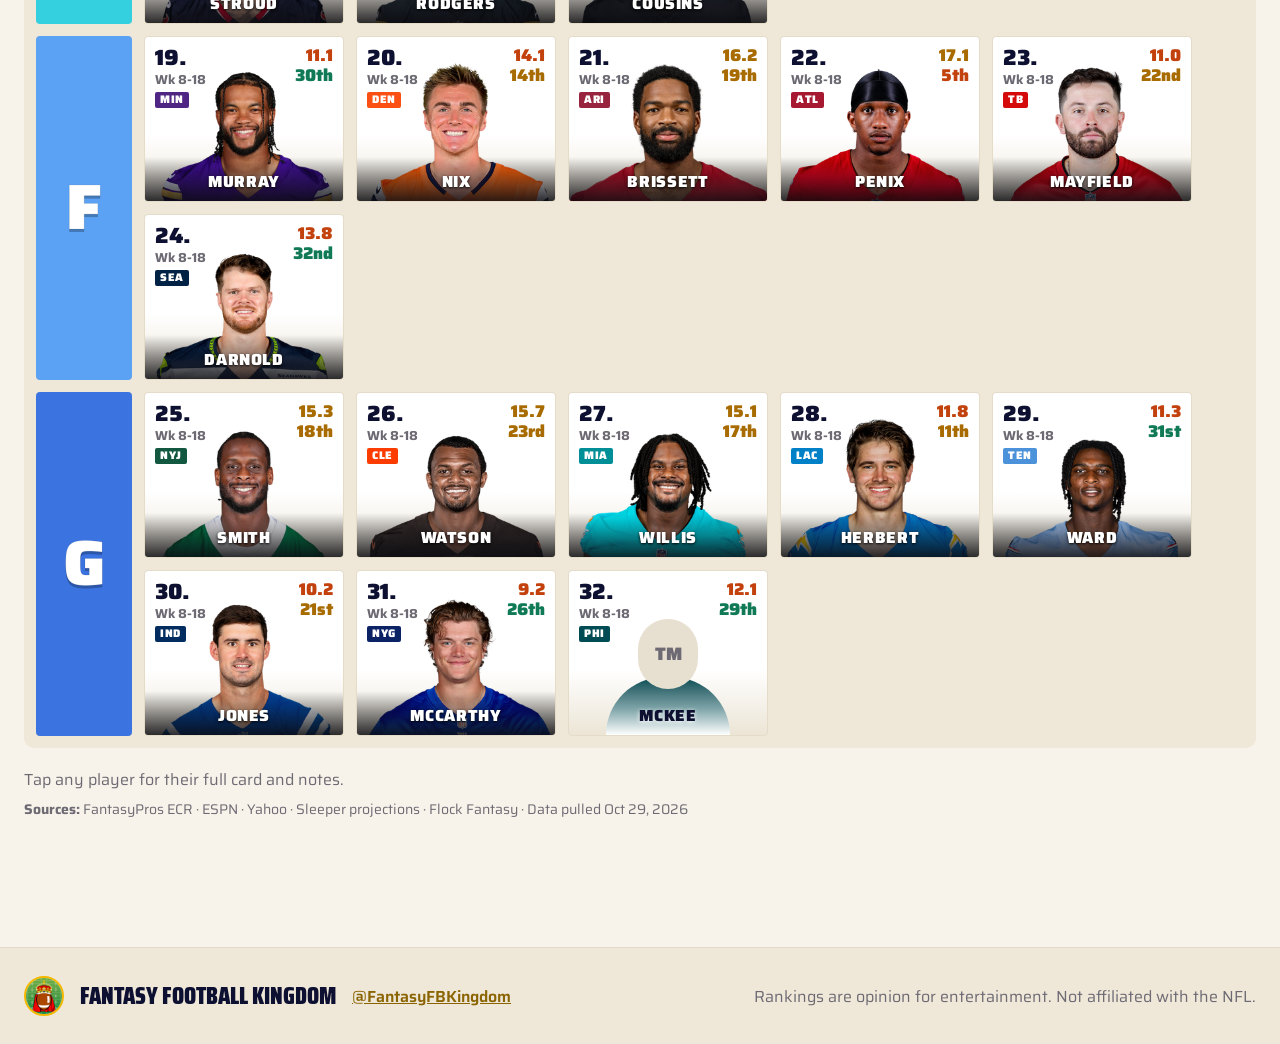
==== commit 1b5f3cae: "Add link previews, show player notes in list view, show data pull date on sources Co-Authored-By: Cl" ====
--- a/docs/index.html
+++ b/docs/index.html
@@ -5,6 +5,13 @@
   <meta name="viewport" content="width=device-width, initial-scale=1">
   <title>Rest of Season Rankings · Fantasy Football Kingdom</title>
   <meta name="description" content="Rest-of-season fantasy football rankings by position, in tiers, from Fantasy Football Kingdom.">
+  <meta property="og:type" content="website">
+  <meta property="og:site_name" content="Fantasy Football Kingdom">
+  <meta property="og:title" content="Rest of Season Rankings · Fantasy Football Kingdom">
+  <meta property="og:description" content="Rest-of-season fantasy football rankings by position, in tiers, from Fantasy Football Kingdom.">
+  <meta property="og:url" content="https://fantasyfbkingdom.github.io/fantasy-fb-kingdom-website/">
+  <meta property="og:image" content="https://fantasyfbkingdom.github.io/fantasy-fb-kingdom-website/assets/youtube_pfp.png">
+  <meta name="twitter:card" content="summary">
   <link rel="icon" href="assets/youtube_pfp.png" type="image/png">
   <script>try { var t = localStorage.getItem('ffk-theme'); if (t) document.documentElement.setAttribute('data-theme', t); } catch (e) {}</script>
   <link rel="preconnect" href="https://fonts.googleapis.com">
--- a/docs/css/styles.css
+++ b/docs/css/styles.css
@@ -279,6 +279,11 @@
 .player-cell { display: flex; align-items: center; gap: 18px; }
 .player-name { display: block; font-weight: 800; font-size: 20px; color: var(--text-strong); line-height: 1.15; }
 .player-sub { display: block; font-weight: 700; color: var(--muted); font-size: 16px; }
+.player-cell > span:last-child { min-width: 0; }
+.player-note {
+  display: block; max-width: 520px; margin-top: 2px; font-size: 14px; font-weight: 600; color: var(--gold-text);
+  white-space: nowrap; overflow: hidden; text-overflow: ellipsis;
+}
 
 .avatar {
   position: relative; flex: none; width: 52px; height: 52px; border-radius: 50%; overflow: hidden;
@@ -377,7 +382,27 @@
   display: grid; grid-template-columns: minmax(0, 1.65fr) minmax(0, 1fr); gap: 28px; padding: 32px;
   background: var(--bg);
 }
-.pc-empty { grid-column: 1 / -1; color: var(--muted); text-align: center; padding: 32px; margin: 0; font-weight: 600; }
+.pc-full { grid-column: 1 / -1; }
+.pc-empty { color: var(--muted); text-align: center; padding: 32px; margin: 0; font-weight: 600; }
+.pc-notes {
+  grid-column: 1 / -1; border: 1px solid color-mix(in srgb, var(--mid) 55%, transparent); border-left: 4px solid var(--mid);
+  background: color-mix(in srgb, var(--mid) 10%, var(--surface)); border-radius: 8px; padding: 12px 16px;
+}
+.pc-notes b { font-family: var(--font-display); font-weight: 900; text-transform: uppercase; letter-spacing: .06em; color: var(--text-strong); }
+.pc-notes ul, .pc-list { margin: 6px 0 0; padding-left: 20px; }
+.pc-notes li, .pc-list li { margin: 2px 0; }
+.pc-small { margin: 12px 0 0; color: var(--muted); font-size: 14px; }
+.pc-jersey {
+  position: absolute; right: 34%; top: 50%; transform: translateY(-50%); pointer-events: none;
+  font-family: var(--font-display); font-weight: 900; font-size: 220px; line-height: 1; color: rgba(255, 255, 255, .07);
+}
+.pc-head { isolation: isolate; }
+.pc-jersey { z-index: -1; }
+/* "!" marker for players with injury or data notes */
+.flag-mark {
+  display: inline-flex; align-items: center; justify-content: center; width: 18px; height: 18px; margin-left: 6px;
+  border-radius: 50%; background: var(--mid); color: #1b1400; font: 900 12px/1 var(--font-body); vertical-align: 2px;
+}
 .pc-main, .pc-side { display: flex; flex-direction: column; gap: 28px; min-width: 0; }
 .pc-tiles { display: grid; grid-template-columns: repeat(auto-fill, minmax(150px, 1fr)); gap: 16px; }
 .pc-tile, .pc-panel, .pc-log-wrap { background: var(--surface); border: 1px solid var(--border); border-radius: 10px; }
@@ -584,6 +609,7 @@
   .avatar { width: 40px; height: 40px; font-size: 12px; }
   .player-name { font-size: 16px; }
   .player-sub { font-size: 13px; }
+  .player-note { font-size: 12px; max-width: calc(100vw - 230px); }
   .footer-name { font-size: 20px; }
 
   .pc-dialog { width: calc(100vw - 16px); max-height: calc(100vh - 16px); }
